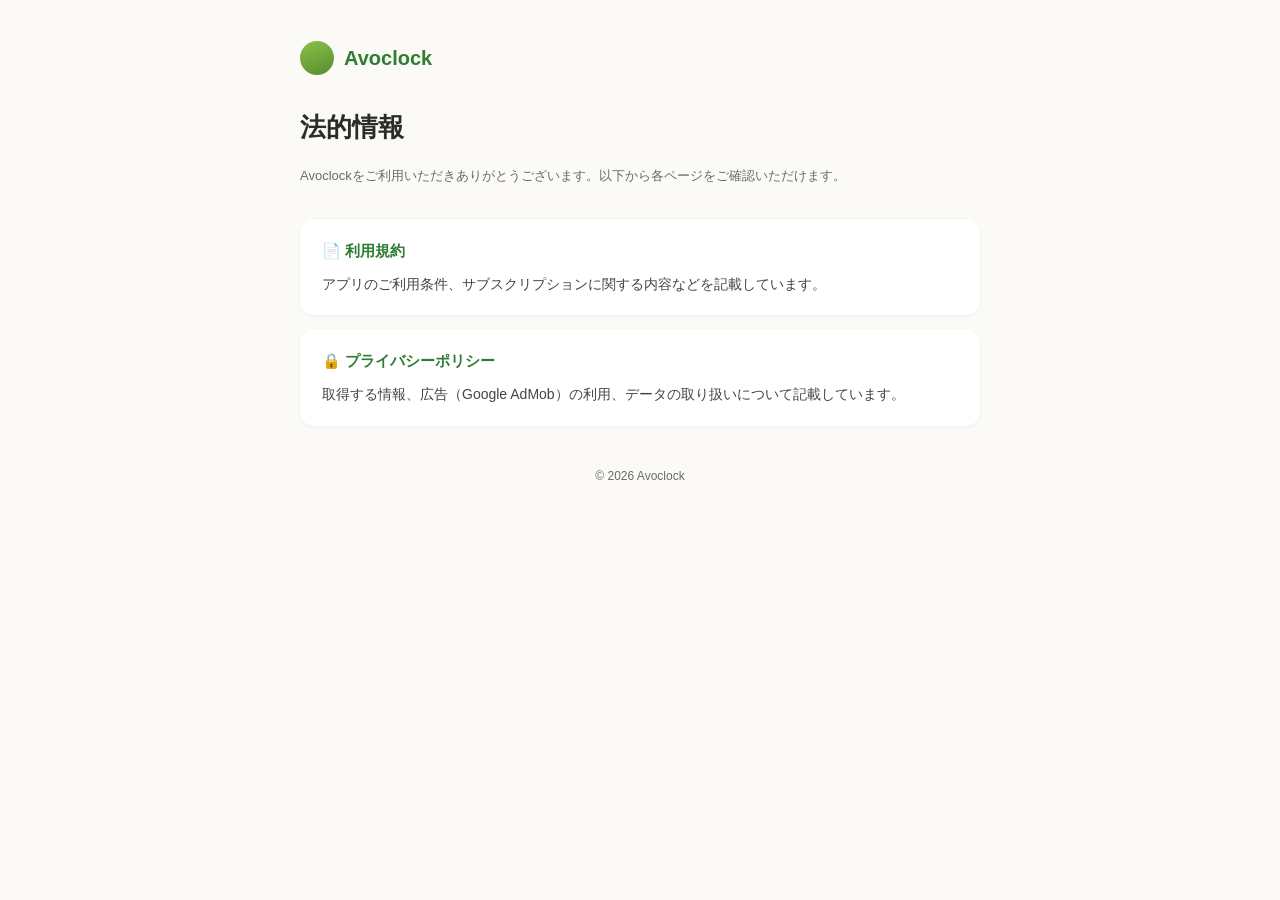
==== index.html @ 3c4e4101 "Add files via upload" ====
<!DOCTYPE html>
<html lang="ja">
<head>
<meta charset="UTF-8">
<meta name="viewport" content="width=device-width, initial-scale=1.0">
<title>Avoclock - 利用規約・プライバシーポリシー</title>
<link rel="stylesheet" href="style.css">
</head>
<body>
<div class="wrap">
  <div class="brand"><div class="dot"></div><span>Avoclock</span></div>
  <h1>法的情報</h1>
  <p class="updated">Avoclockをご利用いただきありがとうございます。以下から各ページをご確認いただけます。</p>

  <section>
    <h2><a href="terms.html" style="color:inherit;text-decoration:none;">📄 利用規約</a></h2>
    <p>アプリのご利用条件、サブスクリプションに関する内容などを記載しています。</p>
  </section>

  <section>
    <h2><a href="privacy.html" style="color:inherit;text-decoration:none;">🔒 プライバシーポリシー</a></h2>
    <p>取得する情報、広告（Google AdMob）の利用、データの取り扱いについて記載しています。</p>
  </section>

  <footer>&copy; 2026 Avoclock</footer>
</div>
</body>
</html>
---- style.css ----
:root {
  --green: #2e7d32;
  --bg: #fbfaf6;
  --card: #ffffff;
  --text: #2b2b28;
  --muted: #6b6b66;
}

* { box-sizing: border-box; }

body {
  margin: 0;
  font-family: -apple-system, BlinkMacSystemFont, "Hiragino Sans", "Yu Gothic", sans-serif;
  background: var(--bg);
  color: var(--text);
  line-height: 1.8;
}

.wrap {
  max-width: 720px;
  margin: 0 auto;
  padding: 40px 20px 80px;
}

.brand {
  display: flex;
  align-items: center;
  gap: 10px;
  margin-bottom: 28px;
}

.brand .dot {
  width: 34px;
  height: 34px;
  border-radius: 50%;
  background: linear-gradient(160deg, #8bc34a, #558b2f);
}

.brand span {
  font-weight: 700;
  font-size: 20px;
  color: var(--green);
}

h1 {
  font-size: 26px;
  margin: 0 0 6px;
}

.updated {
  color: var(--muted);
  font-size: 13px;
  margin-bottom: 32px;
}

section {
  background: var(--card);
  border-radius: 14px;
  padding: 18px 22px;
  margin-bottom: 14px;
  box-shadow: 0 1px 4px rgba(0,0,0,0.05);
}

section h2 {
  font-size: 15px;
  margin: 0 0 8px;
  color: var(--green);
}

section p {
  margin: 0;
  font-size: 14px;
  color: #444;
  white-space: pre-line;
}

nav {
  margin-bottom: 24px;
}

nav a {
  color: var(--green);
  text-decoration: none;
  font-size: 14px;
  font-weight: 600;
}

footer {
  margin-top: 40px;
  font-size: 12px;
  color: var(--muted);
  text-align: center;
}
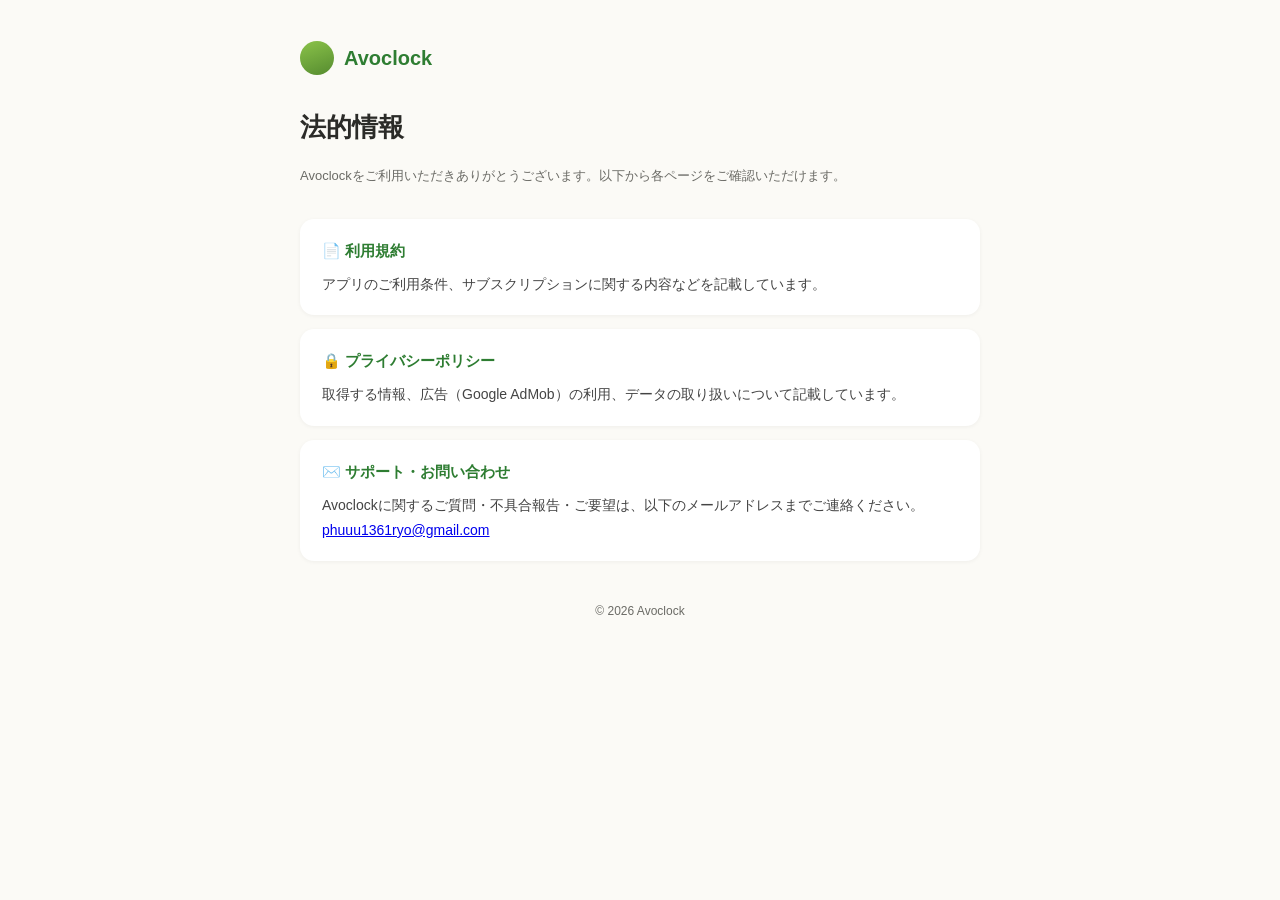
==== commit c123acd3: "Update index.html" ====
--- a/index.html
+++ b/index.html
@@ -11,17 +11,19 @@
   <div class="brand"><div class="dot"></div><span>Avoclock</span></div>
   <h1>法的情報</h1>
   <p class="updated">Avoclockをご利用いただきありがとうございます。以下から各ページをご確認いただけます。</p>
-
   <section>
     <h2><a href="terms.html" style="color:inherit;text-decoration:none;">📄 利用規約</a></h2>
     <p>アプリのご利用条件、サブスクリプションに関する内容などを記載しています。</p>
   </section>
-
   <section>
     <h2><a href="privacy.html" style="color:inherit;text-decoration:none;">🔒 プライバシーポリシー</a></h2>
     <p>取得する情報、広告（Google AdMob）の利用、データの取り扱いについて記載しています。</p>
   </section>
-
+  <section>
+    <h2>✉️ サポート・お問い合わせ</h2>
+    <p>Avoclockに関するご質問・不具合報告・ご要望は、以下のメールアドレスまでご連絡ください。</p>
+    <p><a href="mailto:phuuu1361ryo@gmail.com">phuuu1361ryo@gmail.com</a></p>
+  </section>
   <footer>&copy; 2026 Avoclock</footer>
 </div>
 </body>
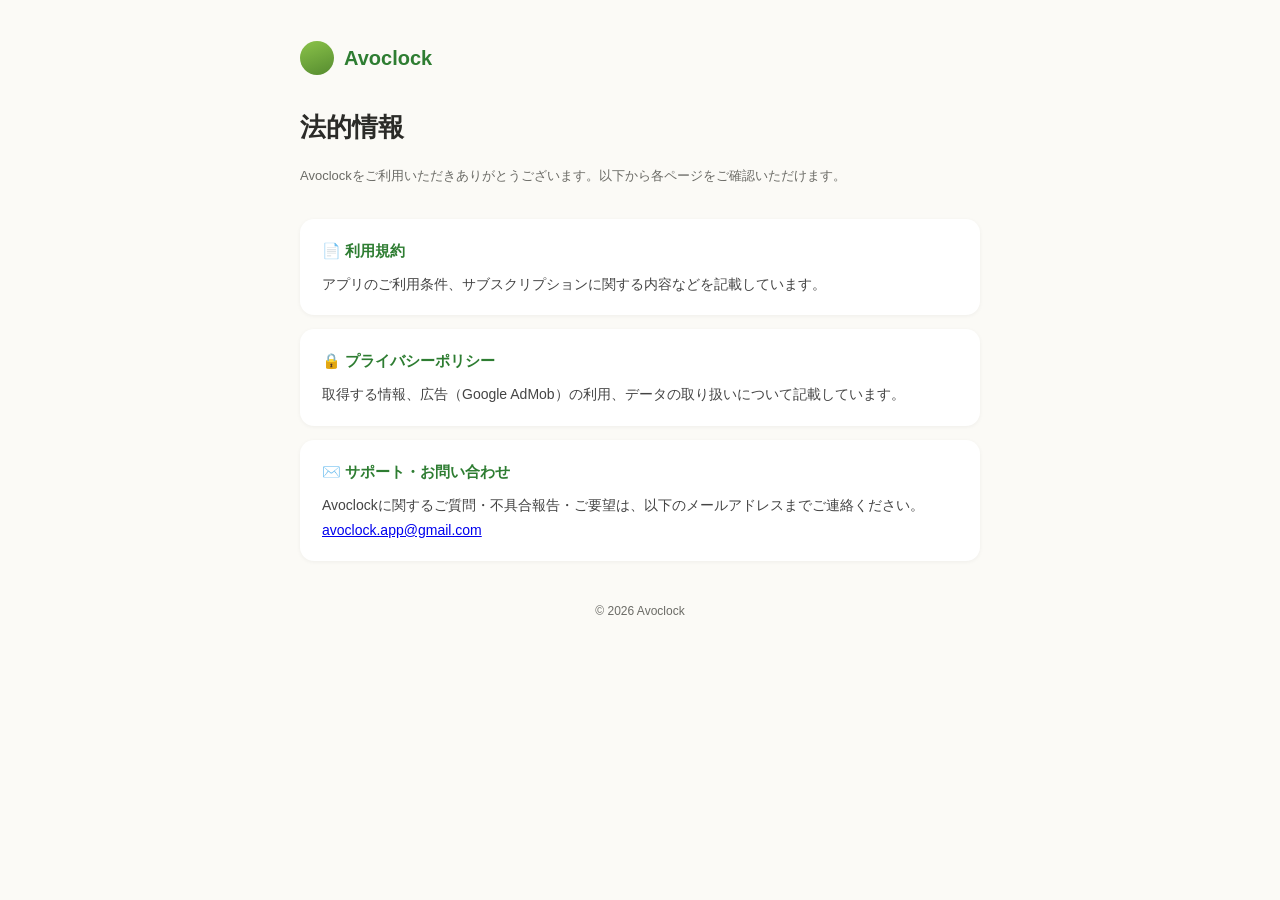
==== commit d1e70050: "Update index.html" ====
--- a/index.html
+++ b/index.html
@@ -22,7 +22,7 @@
   <section>
     <h2>✉️ サポート・お問い合わせ</h2>
     <p>Avoclockに関するご質問・不具合報告・ご要望は、以下のメールアドレスまでご連絡ください。</p>
-    <p><a href="mailto:phuuu1361ryo@gmail.com">phuuu1361ryo@gmail.com</a></p>
+    <p><a href="mailto:avoclock.app@gmail.com">avoclock.app@gmail.com</a></p>
   </section>
   <footer>&copy; 2026 Avoclock</footer>
 </div>
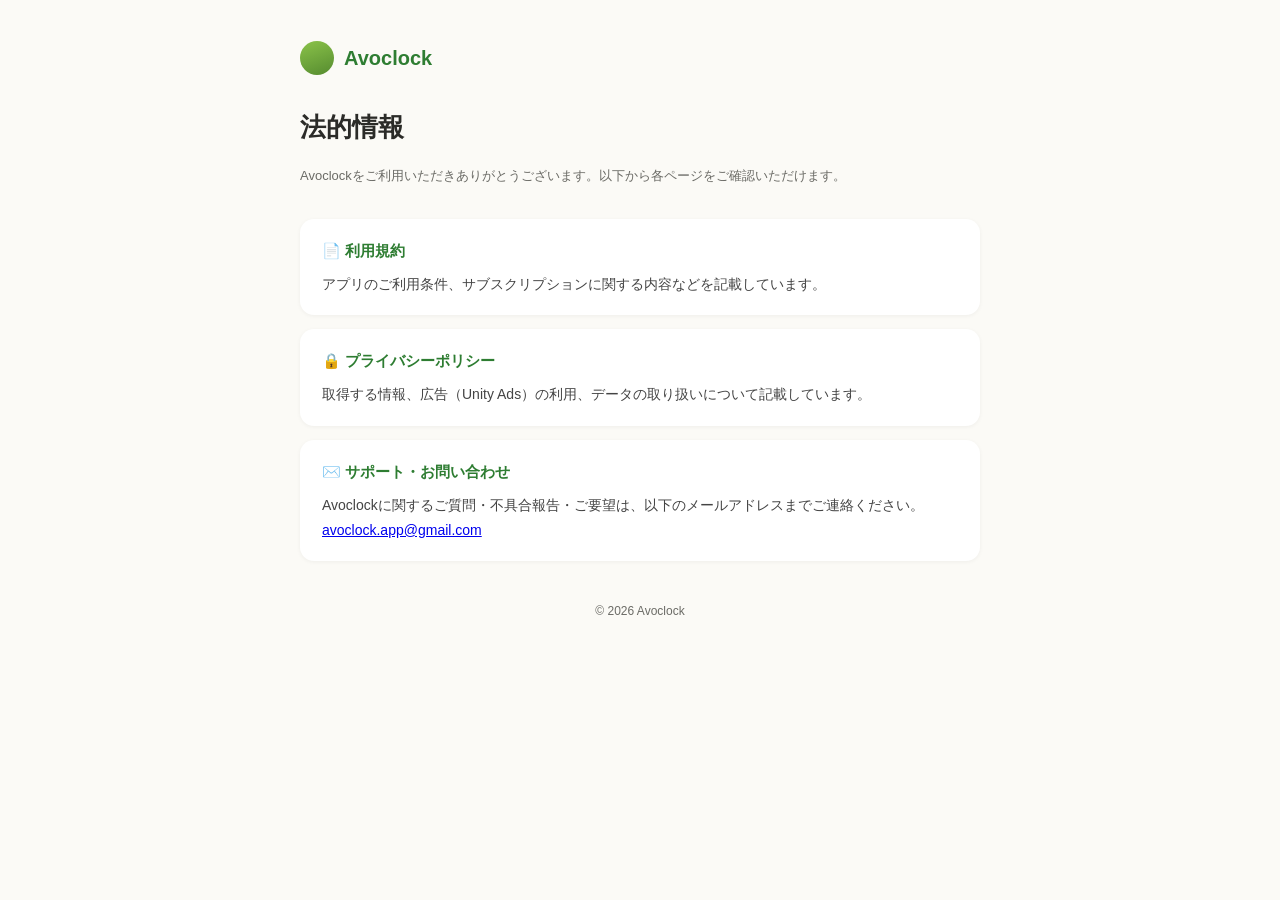
==== commit e8431c17: "Add files via upload" ====
--- a/index.html
+++ b/index.html
@@ -17,7 +17,7 @@
   </section>
   <section>
     <h2><a href="privacy.html" style="color:inherit;text-decoration:none;">🔒 プライバシーポリシー</a></h2>
-    <p>取得する情報、広告（Google AdMob）の利用、データの取り扱いについて記載しています。</p>
+    <p>取得する情報、広告（Unity Ads）の利用、データの取り扱いについて記載しています。</p>
   </section>
   <section>
     <h2>✉️ サポート・お問い合わせ</h2>
